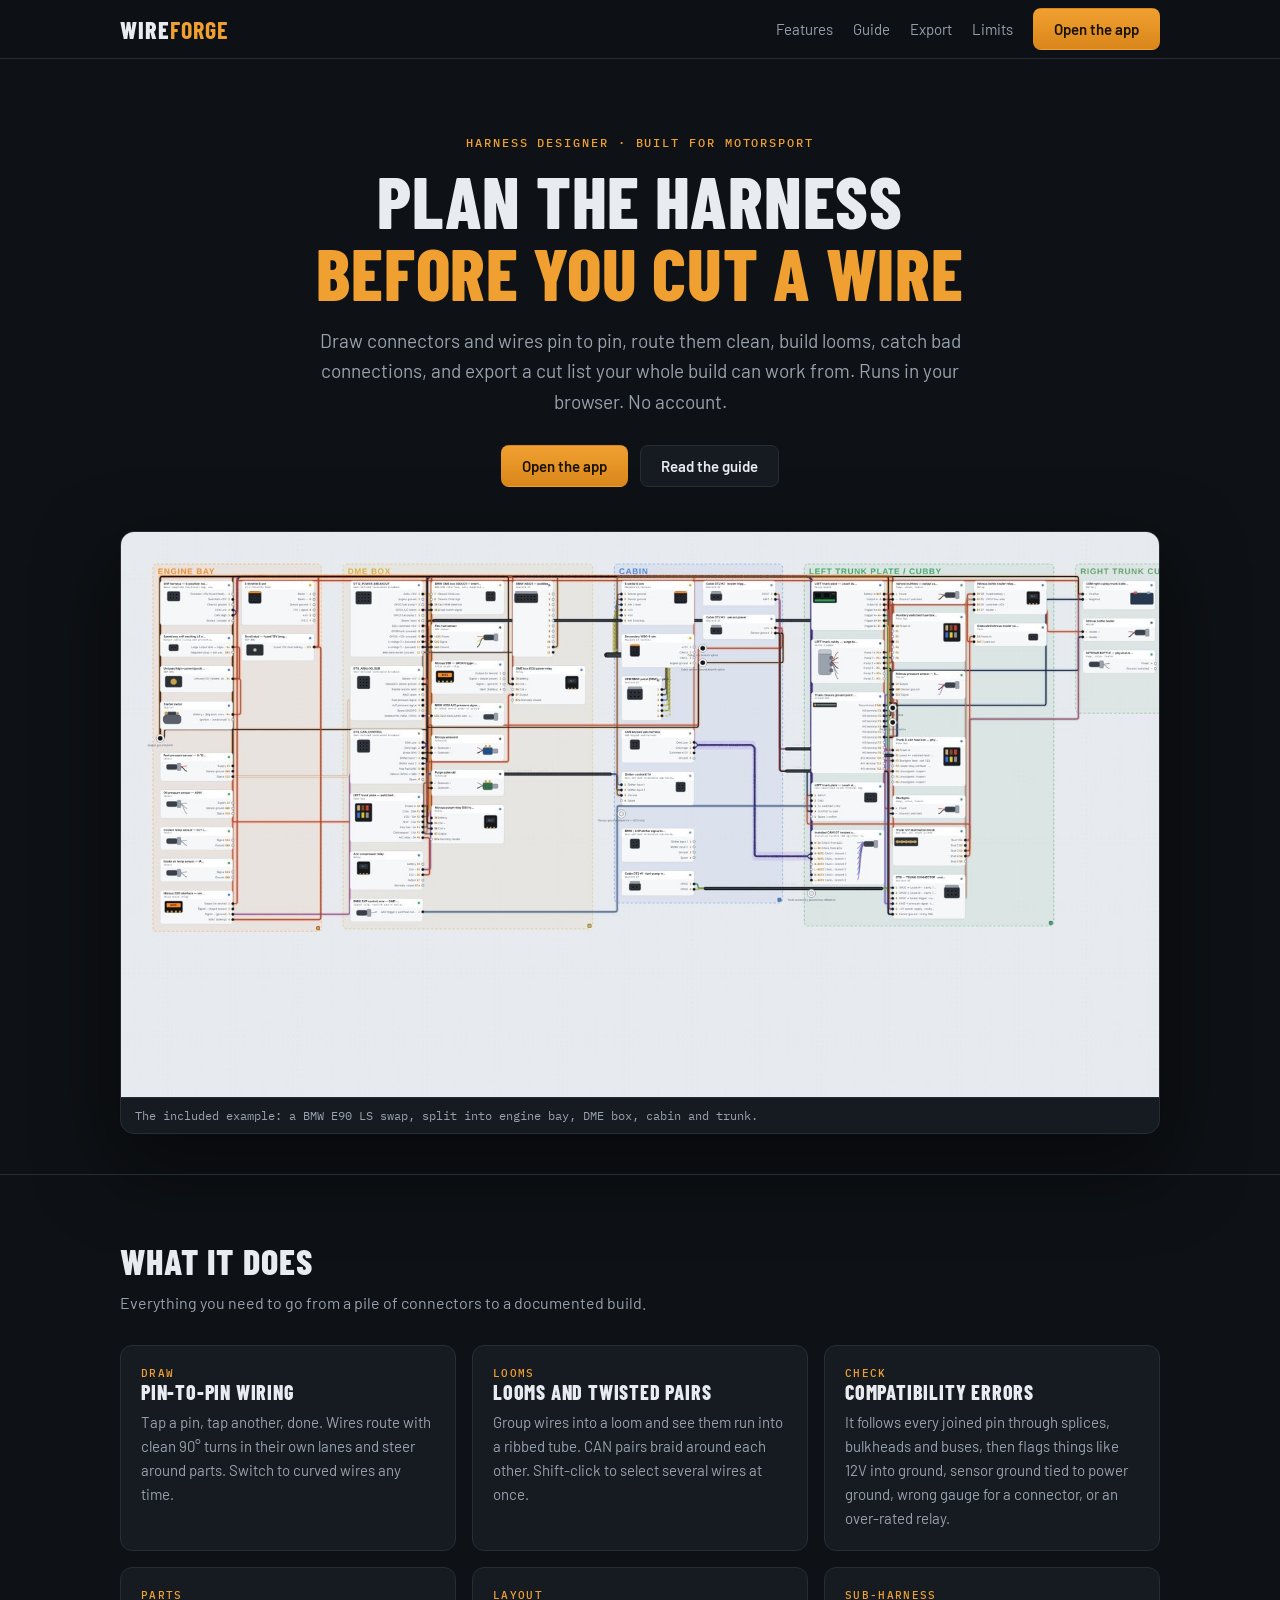
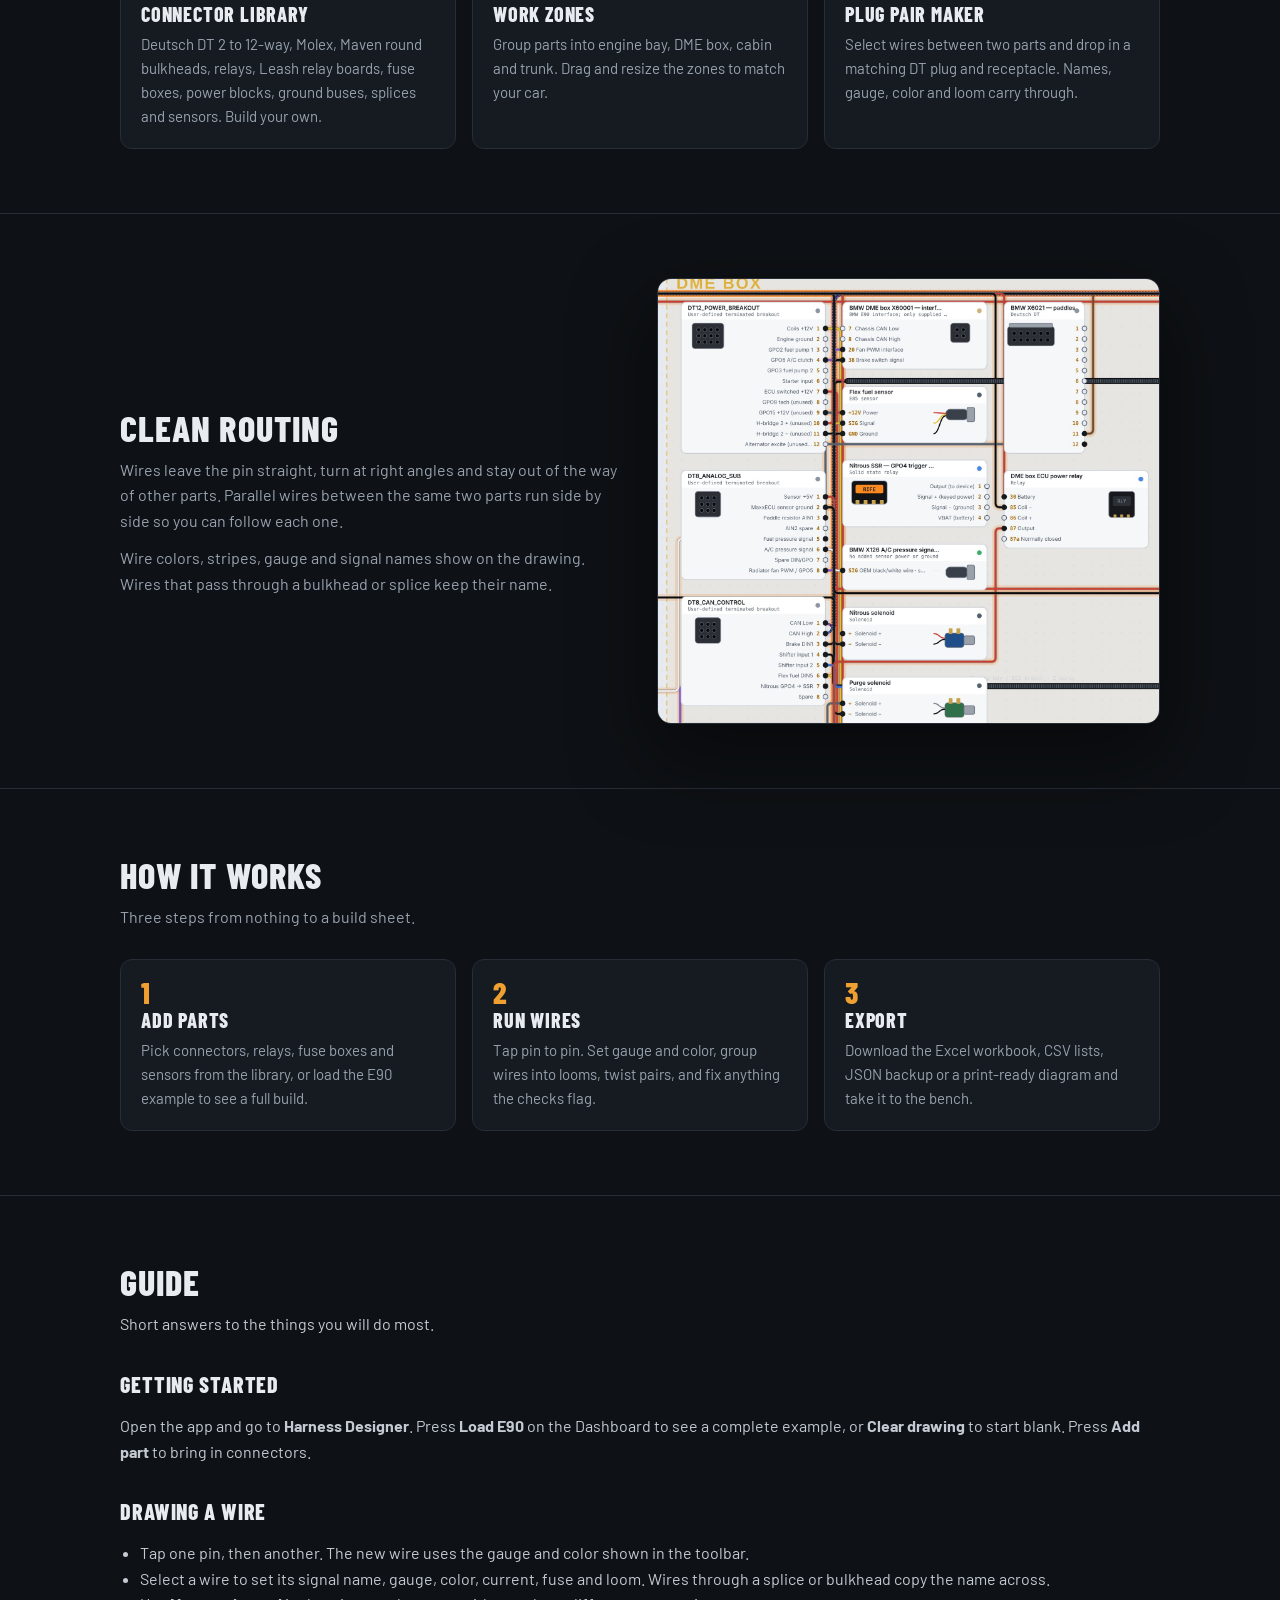
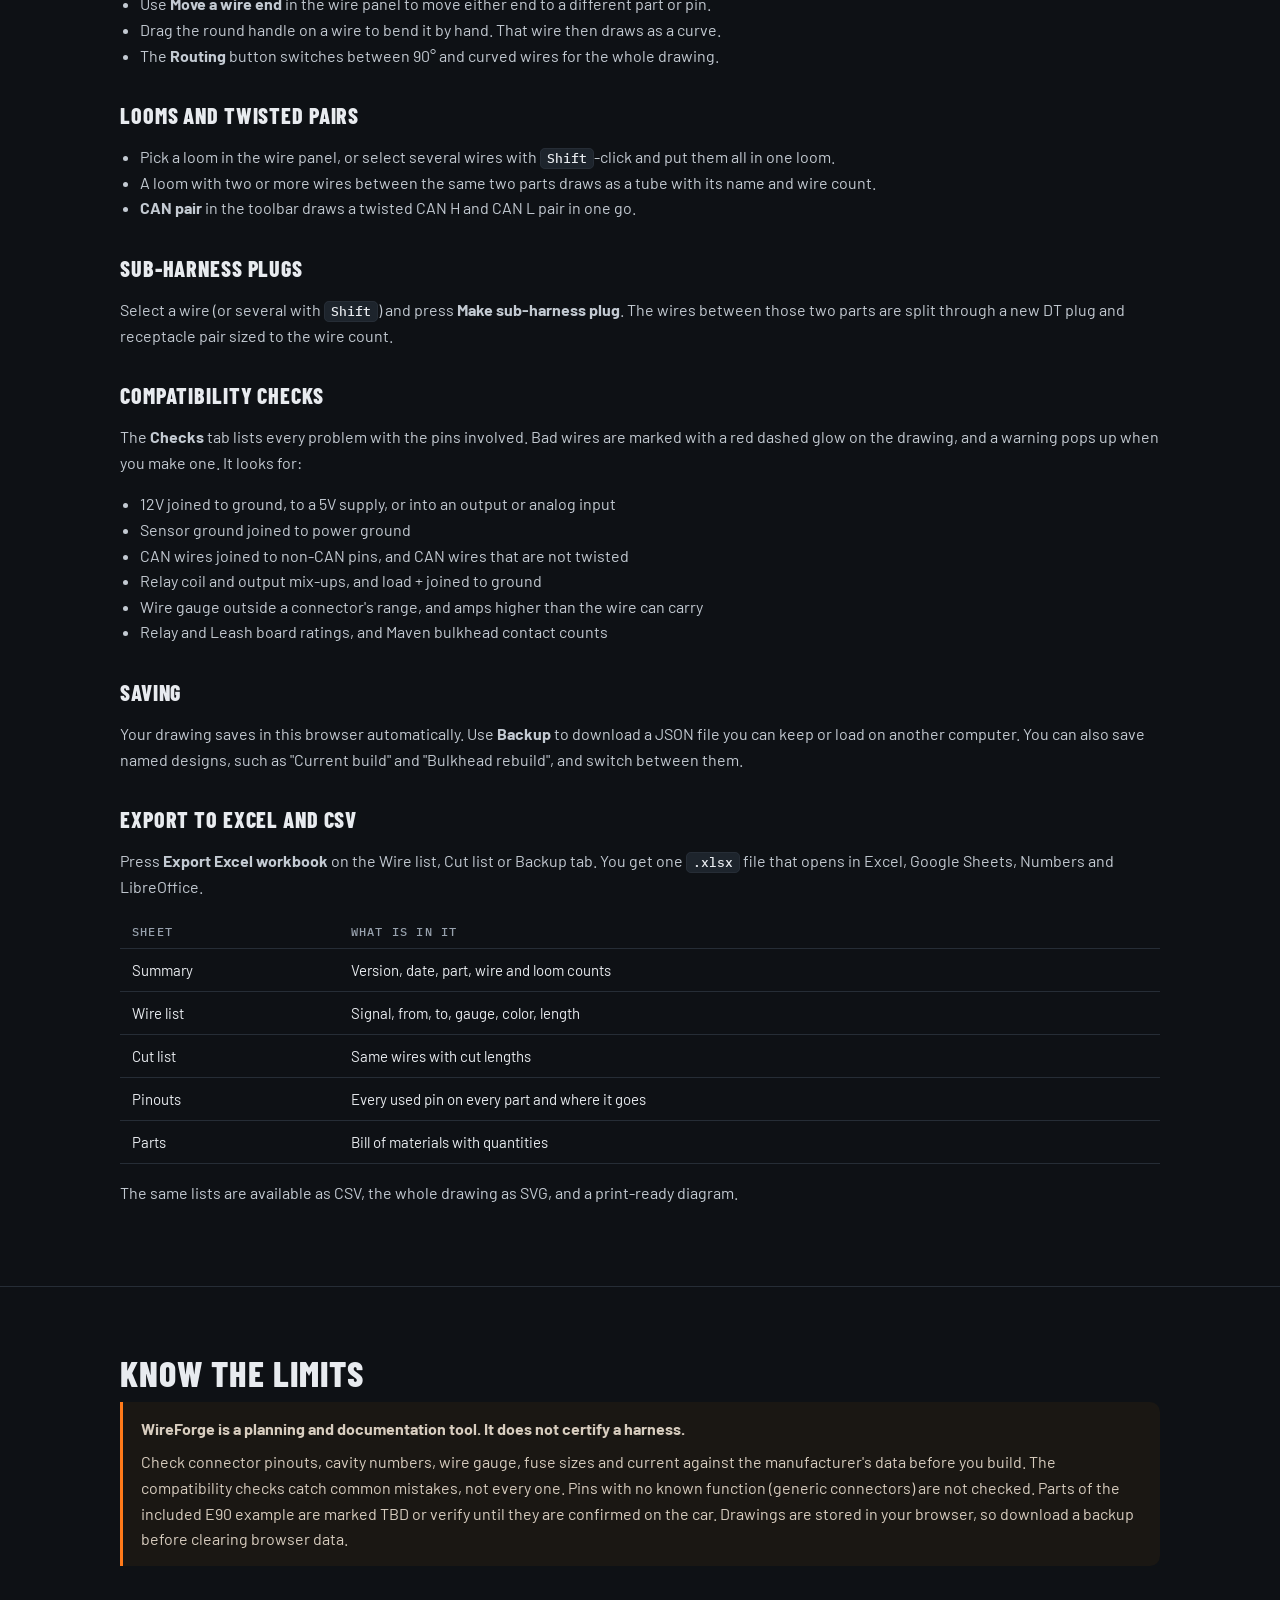
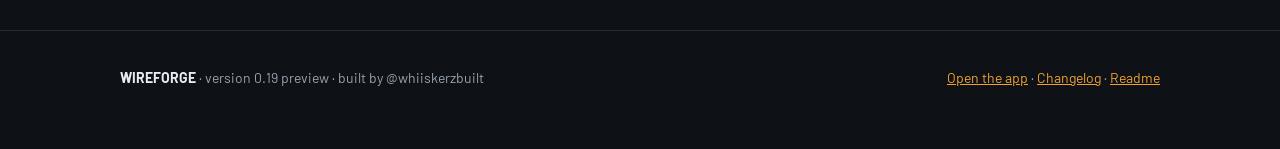
==== docs.html @ e99154bd "Add Excel workbook export, product docs page, header logo contrast fix Co-Authored-By: Claude Sonnet" ====
<!doctype html>
<html lang="en">
<head>
<meta charset="utf-8">
<meta name="viewport" content="width=device-width,initial-scale=1">
<title>WireForge — Harness designer for motorsport builds</title>
<meta name="description" content="Plan your wiring harness before you cut a wire. Draw connectors and wires, build looms, check compatibility and export a cut list and Excel workbook. Runs in your browser.">
<link rel="preconnect" href="https://fonts.googleapis.com"><link href="https://fonts.googleapis.com/css2?family=Barlow+Condensed:wght@600;800&family=Barlow:wght@400;500;600&family=IBM+Plex+Mono:wght@400;500&display=swap" rel="stylesheet">
<style>
:root{--bg:#0e1115;--panel:#161b21;--line:#262d36;--text:#e8ebef;--mute:#98a2ae;--accent:#f0a030;--accent2:#ff7a1a;--ok:#4cc38a}
*{box-sizing:border-box}html{scroll-behavior:smooth}
body{margin:0;background:var(--bg);color:var(--text);font:16px/1.6 Barlow,system-ui,sans-serif}
a{color:var(--accent)}
.wrap{max-width:1080px;margin:0 auto;padding:0 20px}
nav{position:sticky;top:0;z-index:5;background:rgba(14,17,21,.9);backdrop-filter:blur(8px);border-bottom:1px solid var(--line)}
nav .wrap{display:flex;align-items:center;gap:22px;height:58px}
.logo{font:800 24px 'Barlow Condensed',sans-serif;letter-spacing:.04em;color:var(--text);text-decoration:none}.logo b{color:var(--accent)}
nav .links{margin-left:auto;display:flex;gap:20px;align-items:center}
nav .links a{color:var(--mute);text-decoration:none;font-size:15px}nav .links a:hover{color:var(--text)}
.btn{display:inline-block;padding:11px 20px;border-radius:8px;font:600 15px Barlow,sans-serif;text-decoration:none;border:1px solid var(--line);color:var(--text);background:var(--panel)}
.btn.primary{background:linear-gradient(180deg,var(--accent),#d9861a);color:#1a1200;border-color:transparent}
.btn:hover{filter:brightness(1.1)}
.hero{padding:76px 0 40px;text-align:center}
.eyebrow{font:500 12px 'IBM Plex Mono',monospace;letter-spacing:.16em;color:var(--accent);text-transform:uppercase}
h1{font:800 clamp(40px,7vw,72px)/1 'Barlow Condensed',sans-serif;letter-spacing:.01em;margin:14px 0 18px;text-transform:uppercase}
h1 span{color:var(--accent)}
.sub{max-width:660px;margin:0 auto 28px;color:var(--mute);font-size:19px}
.cta{display:flex;gap:12px;justify-content:center;flex-wrap:wrap}
.shot{margin:44px auto 0;border:1px solid var(--line);border-radius:14px;overflow:hidden;background:var(--panel);box-shadow:0 30px 80px rgba(0,0,0,.5)}
.shot img{display:block;width:100%;height:auto}
.cap{font:400 12px 'IBM Plex Mono',monospace;color:var(--mute);padding:10px 14px;border-top:1px solid var(--line);text-align:left}
section{padding:64px 0;border-top:1px solid var(--line)}
h2{font:800 36px 'Barlow Condensed',sans-serif;letter-spacing:.03em;text-transform:uppercase;margin:0 0 8px}
.lead{color:var(--mute);max-width:700px;margin:0 0 30px}
.grid{display:grid;grid-template-columns:repeat(auto-fit,minmax(290px,1fr));gap:16px}
.card{background:var(--panel);border:1px solid var(--line);border-radius:12px;padding:20px}
.card h3{margin:0 0 6px;font:800 20px 'Barlow Condensed',sans-serif;letter-spacing:.04em;text-transform:uppercase}
.card p{margin:0;color:var(--mute);font-size:15px}
.card .tag{font:500 11px 'IBM Plex Mono',monospace;color:var(--accent);letter-spacing:.12em}
.steps{counter-reset:s;display:grid;grid-template-columns:repeat(auto-fit,minmax(260px,1fr));gap:16px}
.steps .card{position:relative;padding-top:48px}
.steps .card:before{counter-increment:s;content:counter(s);position:absolute;top:14px;left:20px;font:800 30px 'Barlow Condensed',sans-serif;color:var(--accent)}
.two{display:grid;grid-template-columns:1fr 1fr;gap:34px;align-items:center}
@media(max-width:760px){.two{grid-template-columns:1fr}nav .links a.h{display:none}}
.doc h3{font:800 22px 'Barlow Condensed',sans-serif;letter-spacing:.04em;text-transform:uppercase;margin:34px 0 6px}
.doc p,.doc li{color:#c3cad2}.doc ul{padding-left:20px}
code,kbd{font:500 13px 'IBM Plex Mono',monospace;background:#1d242c;border:1px solid var(--line);padding:1px 6px;border-radius:5px;color:var(--text)}
table{width:100%;border-collapse:collapse;margin:12px 0;font-size:15px}
th,td{text-align:left;padding:9px 12px;border-bottom:1px solid var(--line)}th{color:var(--mute);font:500 12px 'IBM Plex Mono',monospace;letter-spacing:.1em;text-transform:uppercase}
.note{border-left:3px solid var(--accent2);background:#1a1713;padding:14px 18px;border-radius:0 10px 10px 0;color:#d8cdbf}
footer{border-top:1px solid var(--line);padding:36px 0 60px;color:var(--mute);font-size:14px}
footer .wrap{display:flex;gap:18px;flex-wrap:wrap;justify-content:space-between}
</style>
</head>
<body>
<nav><div class="wrap"><a class="logo" href="#top">WIRE<b>FORGE</b></a><div class="links"><a class="h" href="#features">Features</a><a class="h" href="#guide">Guide</a><a class="h" href="#export">Export</a><a class="h" href="#limits">Limits</a><a class="btn primary" href="index.html">Open the app</a></div></div></nav>

<header class="hero" id="top"><div class="wrap">
  <div class="eyebrow">Harness designer · built for motorsport</div>
  <h1>Plan the harness<br><span>before you cut a wire</span></h1>
  <p class="sub">Draw connectors and wires pin to pin, route them clean, build looms, catch bad connections, and export a cut list your whole build can work from. Runs in your browser. No account.</p>
  <div class="cta"><a class="btn primary" href="index.html">Open the app</a><a class="btn" href="#guide">Read the guide</a></div>
  <div class="shot"><img src="docs/img/designer.jpg" alt="WireForge designer showing an E90 LS swap harness split into engine bay, DME box, cabin and trunk zones"><div class="cap">The included example: a BMW E90 LS swap, split into engine bay, DME box, cabin and trunk.</div></div>
</div></header>

<section id="features"><div class="wrap">
  <h2>What it does</h2><p class="lead">Everything you need to go from a pile of connectors to a documented build.</p>
  <div class="grid">
    <div class="card"><div class="tag">DRAW</div><h3>Pin-to-pin wiring</h3><p>Tap a pin, tap another, done. Wires route with clean 90° turns in their own lanes and steer around parts. Switch to curved wires any time.</p></div>
    <div class="card"><div class="tag">LOOMS</div><h3>Looms and twisted pairs</h3><p>Group wires into a loom and see them run into a ribbed tube. CAN pairs braid around each other. Shift-click to select several wires at once.</p></div>
    <div class="card"><div class="tag">CHECK</div><h3>Compatibility errors</h3><p>It follows every joined pin through splices, bulkheads and buses, then flags things like 12V into ground, sensor ground tied to power ground, wrong gauge for a connector, or an over-rated relay.</p></div>
    <div class="card"><div class="tag">PARTS</div><h3>Connector library</h3><p>Deutsch DT 2 to 12-way, Molex, Maven round bulkheads, relays, Leash relay boards, fuse boxes, power blocks, ground buses, splices and sensors. Build your own.</p></div>
    <div class="card"><div class="tag">LAYOUT</div><h3>Work zones</h3><p>Group parts into engine bay, DME box, cabin and trunk. Drag and resize the zones to match your car.</p></div>
    <div class="card"><div class="tag">SUB-HARNESS</div><h3>Plug pair maker</h3><p>Select wires between two parts and drop in a matching DT plug and receptacle. Names, gauge, color and loom carry through.</p></div>
  </div>
</div></section>

<section><div class="wrap two">
  <div><h2>Clean routing</h2><p class="lead" style="margin-bottom:12px">Wires leave the pin straight, turn at right angles and stay out of the way of other parts. Parallel wires between the same two parts run side by side so you can follow each one.</p><p class="lead" style="margin:0">Wire colors, stripes, gauge and signal names show on the drawing. Wires that pass through a bulkhead or splice keep their name.</p></div>
  <div class="shot" style="margin:0"><img src="docs/img/routing.jpg" alt="Close-up of 90 degree wire routing with looms between connectors"></div>
</div></section>

<section><div class="wrap">
  <h2>How it works</h2><p class="lead">Three steps from nothing to a build sheet.</p>
  <div class="steps">
    <div class="card"><h3>Add parts</h3><p>Pick connectors, relays, fuse boxes and sensors from the library, or load the E90 example to see a full build.</p></div>
    <div class="card"><h3>Run wires</h3><p>Tap pin to pin. Set gauge and color, group wires into looms, twist pairs, and fix anything the checks flag.</p></div>
    <div class="card"><h3>Export</h3><p>Download the Excel workbook, CSV lists, JSON backup or a print-ready diagram and take it to the bench.</p></div>
  </div>
</div></section>

<section id="guide"><div class="wrap doc">
  <h2>Guide</h2><p class="lead">Short answers to the things you will do most.</p>

  <h3>Getting started</h3>
  <p>Open the app and go to <b>Harness Designer</b>. Press <b>Load E90</b> on the Dashboard to see a complete example, or <b>Clear drawing</b> to start blank. Press <b>Add part</b> to bring in connectors.</p>

  <h3>Drawing a wire</h3>
  <ul><li>Tap one pin, then another. The new wire uses the gauge and color shown in the toolbar.</li>
  <li>Select a wire to set its signal name, gauge, color, current, fuse and loom. Wires through a splice or bulkhead copy the name across.</li>
  <li>Use <b>Move a wire end</b> in the wire panel to move either end to a different part or pin.</li>
  <li>Drag the round handle on a wire to bend it by hand. That wire then draws as a curve.</li>
  <li>The <b>Routing</b> button switches between 90° and curved wires for the whole drawing.</li></ul>

  <h3>Looms and twisted pairs</h3>
  <ul><li>Pick a loom in the wire panel, or select several wires with <kbd>Shift</kbd>-click and put them all in one loom.</li>
  <li>A loom with two or more wires between the same two parts draws as a tube with its name and wire count.</li>
  <li><b>CAN pair</b> in the toolbar draws a twisted CAN H and CAN L pair in one go.</li></ul>

  <h3>Sub-harness plugs</h3>
  <p>Select a wire (or several with <kbd>Shift</kbd>) and press <b>Make sub-harness plug</b>. The wires between those two parts are split through a new DT plug and receptacle pair sized to the wire count.</p>

  <h3>Compatibility checks</h3>
  <p>The <b>Checks</b> tab lists every problem with the pins involved. Bad wires are marked with a red dashed glow on the drawing, and a warning pops up when you make one. It looks for:</p>
  <ul><li>12V joined to ground, to a 5V supply, or into an output or analog input</li><li>Sensor ground joined to power ground</li><li>CAN wires joined to non-CAN pins, and CAN wires that are not twisted</li><li>Relay coil and output mix-ups, and load + joined to ground</li><li>Wire gauge outside a connector's range, and amps higher than the wire can carry</li><li>Relay and Leash board ratings, and Maven bulkhead contact counts</li></ul>

  <h3>Saving</h3>
  <p>Your drawing saves in this browser automatically. Use <b>Backup</b> to download a JSON file you can keep or load on another computer. You can also save named designs, such as "Current build" and "Bulkhead rebuild", and switch between them.</p>

  <h3 id="export" style="scroll-margin-top:80px">Export to Excel and CSV</h3>
  <p>Press <b>Export Excel workbook</b> on the Wire list, Cut list or Backup tab. You get one <code>.xlsx</code> file that opens in Excel, Google Sheets, Numbers and LibreOffice.</p>
  <table><thead><tr><th>Sheet</th><th>What is in it</th></tr></thead><tbody>
  <tr><td>Summary</td><td>Version, date, part, wire and loom counts</td></tr>
  <tr><td>Wire list</td><td>Signal, from, to, gauge, color, length</td></tr>
  <tr><td>Cut list</td><td>Same wires with cut lengths</td></tr>
  <tr><td>Pinouts</td><td>Every used pin on every part and where it goes</td></tr>
  <tr><td>Parts</td><td>Bill of materials with quantities</td></tr></tbody></table>
  <p>The same lists are available as CSV, the whole drawing as SVG, and a print-ready diagram.</p>
</div></section>

<section id="limits"><div class="wrap">
  <h2>Know the limits</h2>
  <div class="note"><p style="margin:0 0 8px"><b>WireForge is a planning and documentation tool. It does not certify a harness.</b></p>
  <p style="margin:0">Check connector pinouts, cavity numbers, wire gauge, fuse sizes and current against the manufacturer's data before you build. The compatibility checks catch common mistakes, not every one. Pins with no known function (generic connectors) are not checked. Parts of the included E90 example are marked TBD or verify until they are confirmed on the car. Drawings are stored in your browser, so download a backup before clearing browser data.</p></div>
</div></section>

<footer><div class="wrap"><div><b style="color:var(--text)">WIREFORGE</b> · version 0.19 preview · built by @whiiskerzbuilt</div><div><a href="index.html">Open the app</a> · <a href="CHANGELOG.md">Changelog</a> · <a href="README.md">Readme</a></div></div></footer>
</body>
</html>
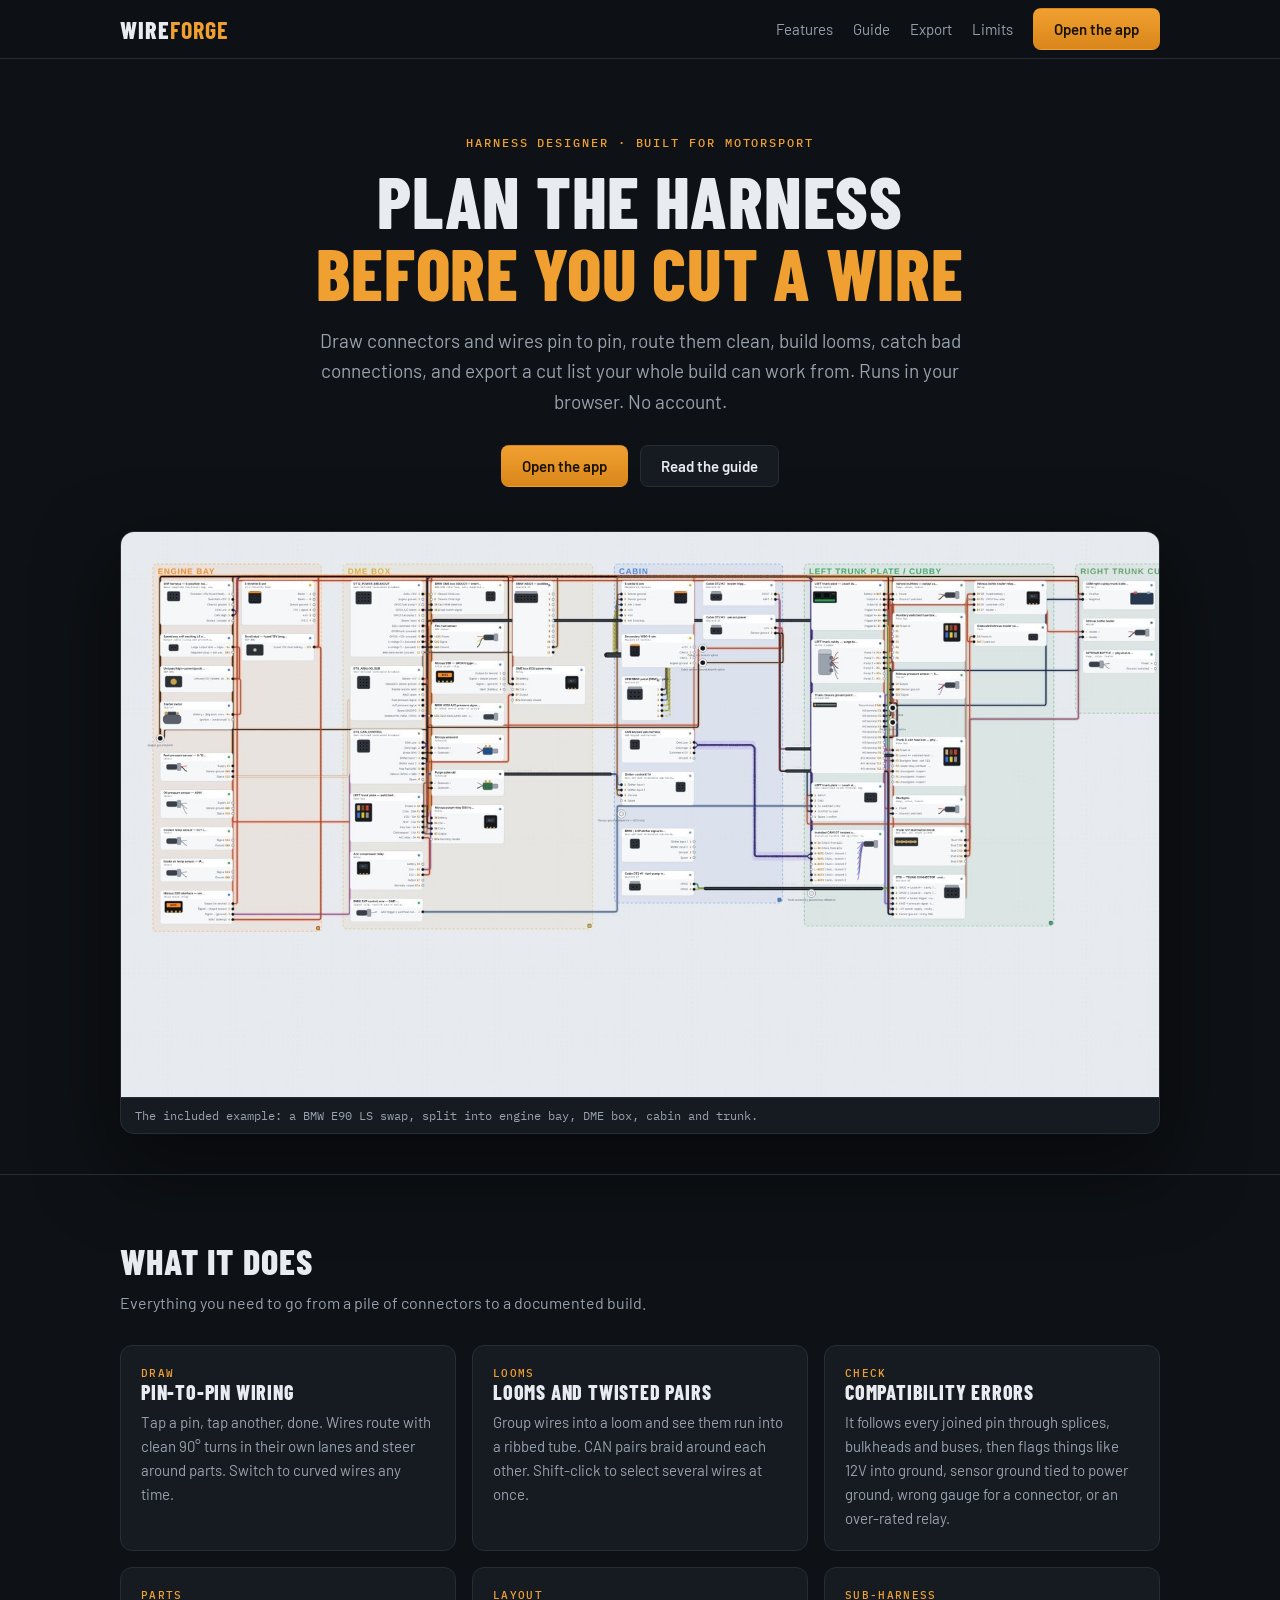
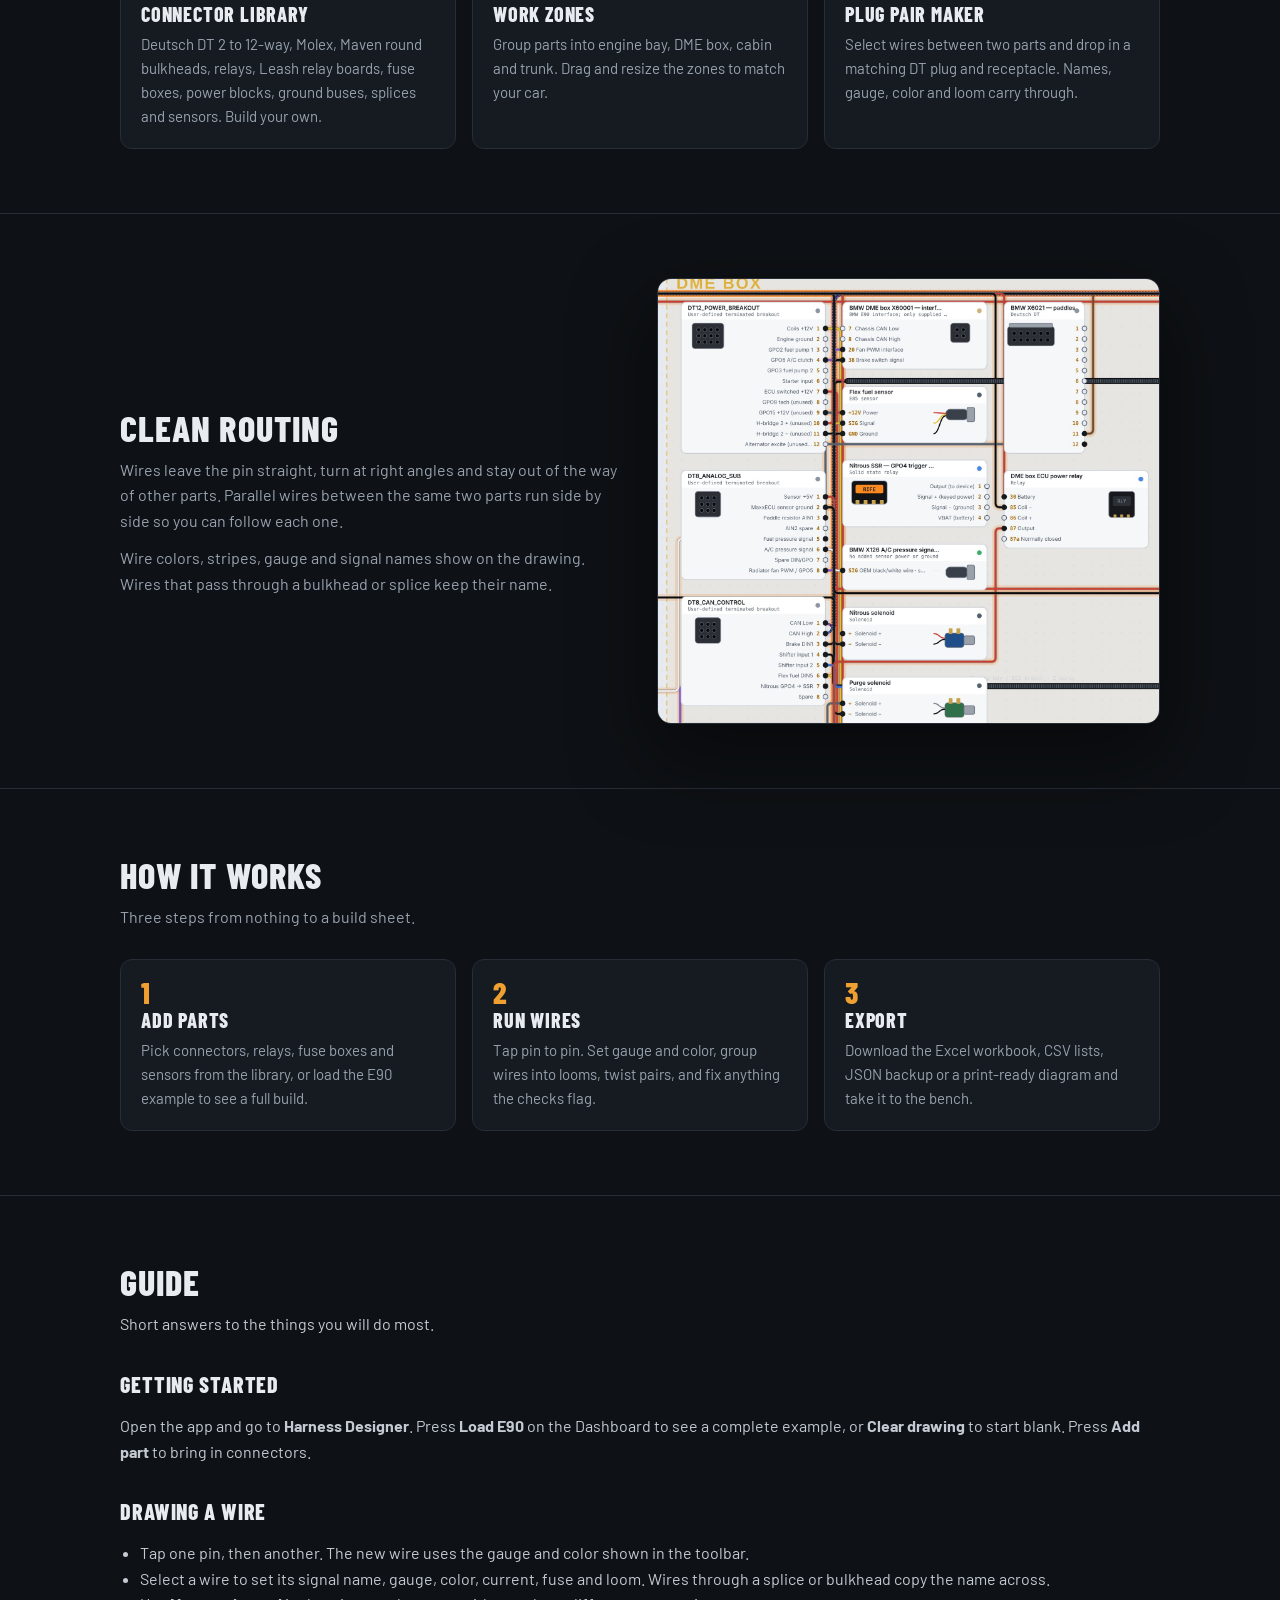
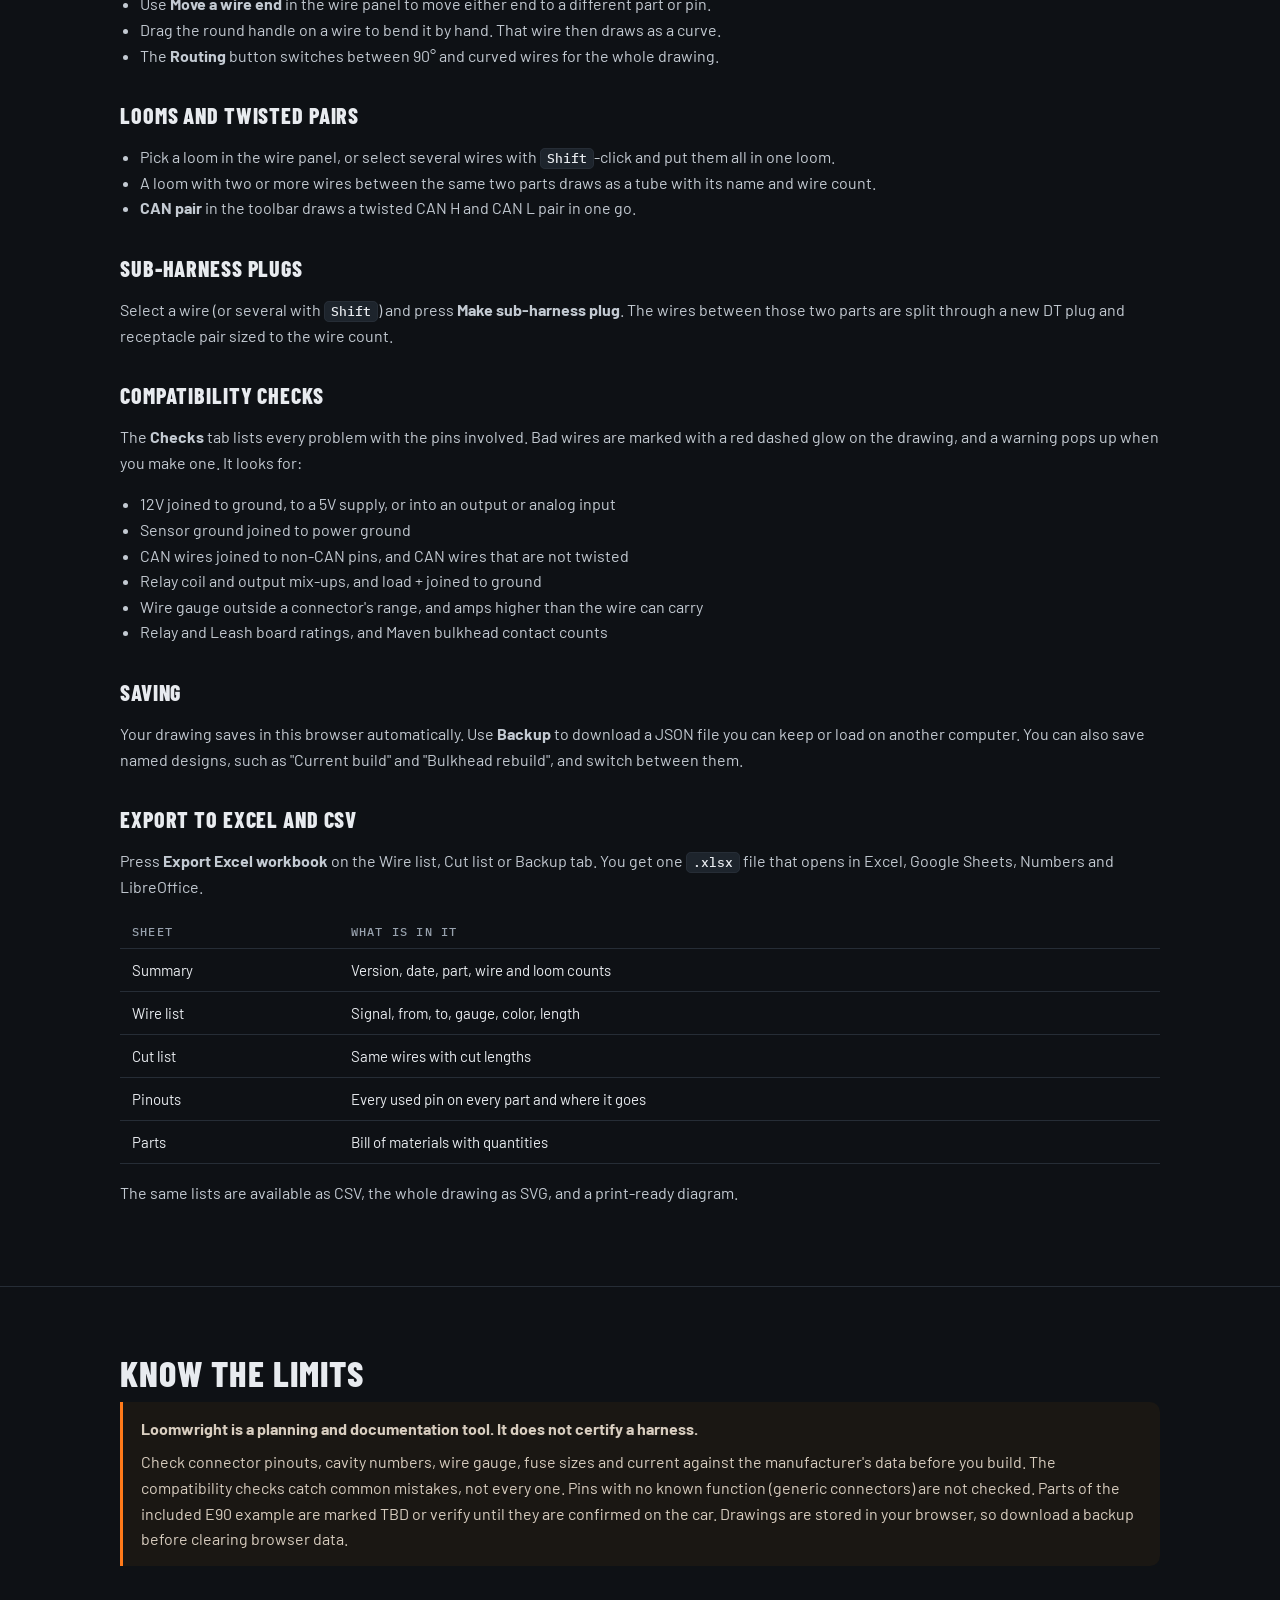
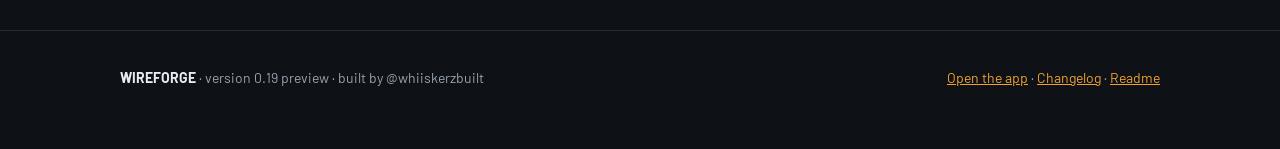
==== commit 4e8a9c03: "v0.33: Loomwright rename, materials library, sections, tap-wire panel fixes Co-Authored-By: Claude S" ====
--- a/docs.html
+++ b/docs.html
@@ -3,7 +3,7 @@
 <head>
 <meta charset="utf-8">
 <meta name="viewport" content="width=device-width,initial-scale=1">
-<title>WireForge — Harness designer for motorsport builds</title>
+<title>Loomwright — Harness designer for motorsport builds</title>
 <meta name="description" content="Plan your wiring harness before you cut a wire. Draw connectors and wires, build looms, check compatibility and export a cut list and Excel workbook. Runs in your browser.">
 <link rel="preconnect" href="https://fonts.googleapis.com"><link href="https://fonts.googleapis.com/css2?family=Barlow+Condensed:wght@600;800&family=Barlow:wght@400;500;600&family=IBM+Plex+Mono:wght@400;500&display=swap" rel="stylesheet">
 <style>
@@ -60,7 +60,7 @@
   <h1>Plan the harness<br><span>before you cut a wire</span></h1>
   <p class="sub">Draw connectors and wires pin to pin, route them clean, build looms, catch bad connections, and export a cut list your whole build can work from. Runs in your browser. No account.</p>
   <div class="cta"><a class="btn primary" href="index.html">Open the app</a><a class="btn" href="#guide">Read the guide</a></div>
-  <div class="shot"><img src="docs/img/designer.jpg" alt="WireForge designer showing an E90 LS swap harness split into engine bay, DME box, cabin and trunk zones"><div class="cap">The included example: a BMW E90 LS swap, split into engine bay, DME box, cabin and trunk.</div></div>
+  <div class="shot"><img src="docs/img/designer.jpg" alt="Loomwright designer showing an E90 LS swap harness split into engine bay, DME box, cabin and trunk zones"><div class="cap">The included example: a BMW E90 LS swap, split into engine bay, DME box, cabin and trunk.</div></div>
 </div></header>
 
 <section id="features"><div class="wrap">
@@ -130,7 +130,7 @@
 
 <section id="limits"><div class="wrap">
   <h2>Know the limits</h2>
-  <div class="note"><p style="margin:0 0 8px"><b>WireForge is a planning and documentation tool. It does not certify a harness.</b></p>
+  <div class="note"><p style="margin:0 0 8px"><b>Loomwright is a planning and documentation tool. It does not certify a harness.</b></p>
   <p style="margin:0">Check connector pinouts, cavity numbers, wire gauge, fuse sizes and current against the manufacturer's data before you build. The compatibility checks catch common mistakes, not every one. Pins with no known function (generic connectors) are not checked. Parts of the included E90 example are marked TBD or verify until they are confirmed on the car. Drawings are stored in your browser, so download a backup before clearing browser data.</p></div>
 </div></section>
 
